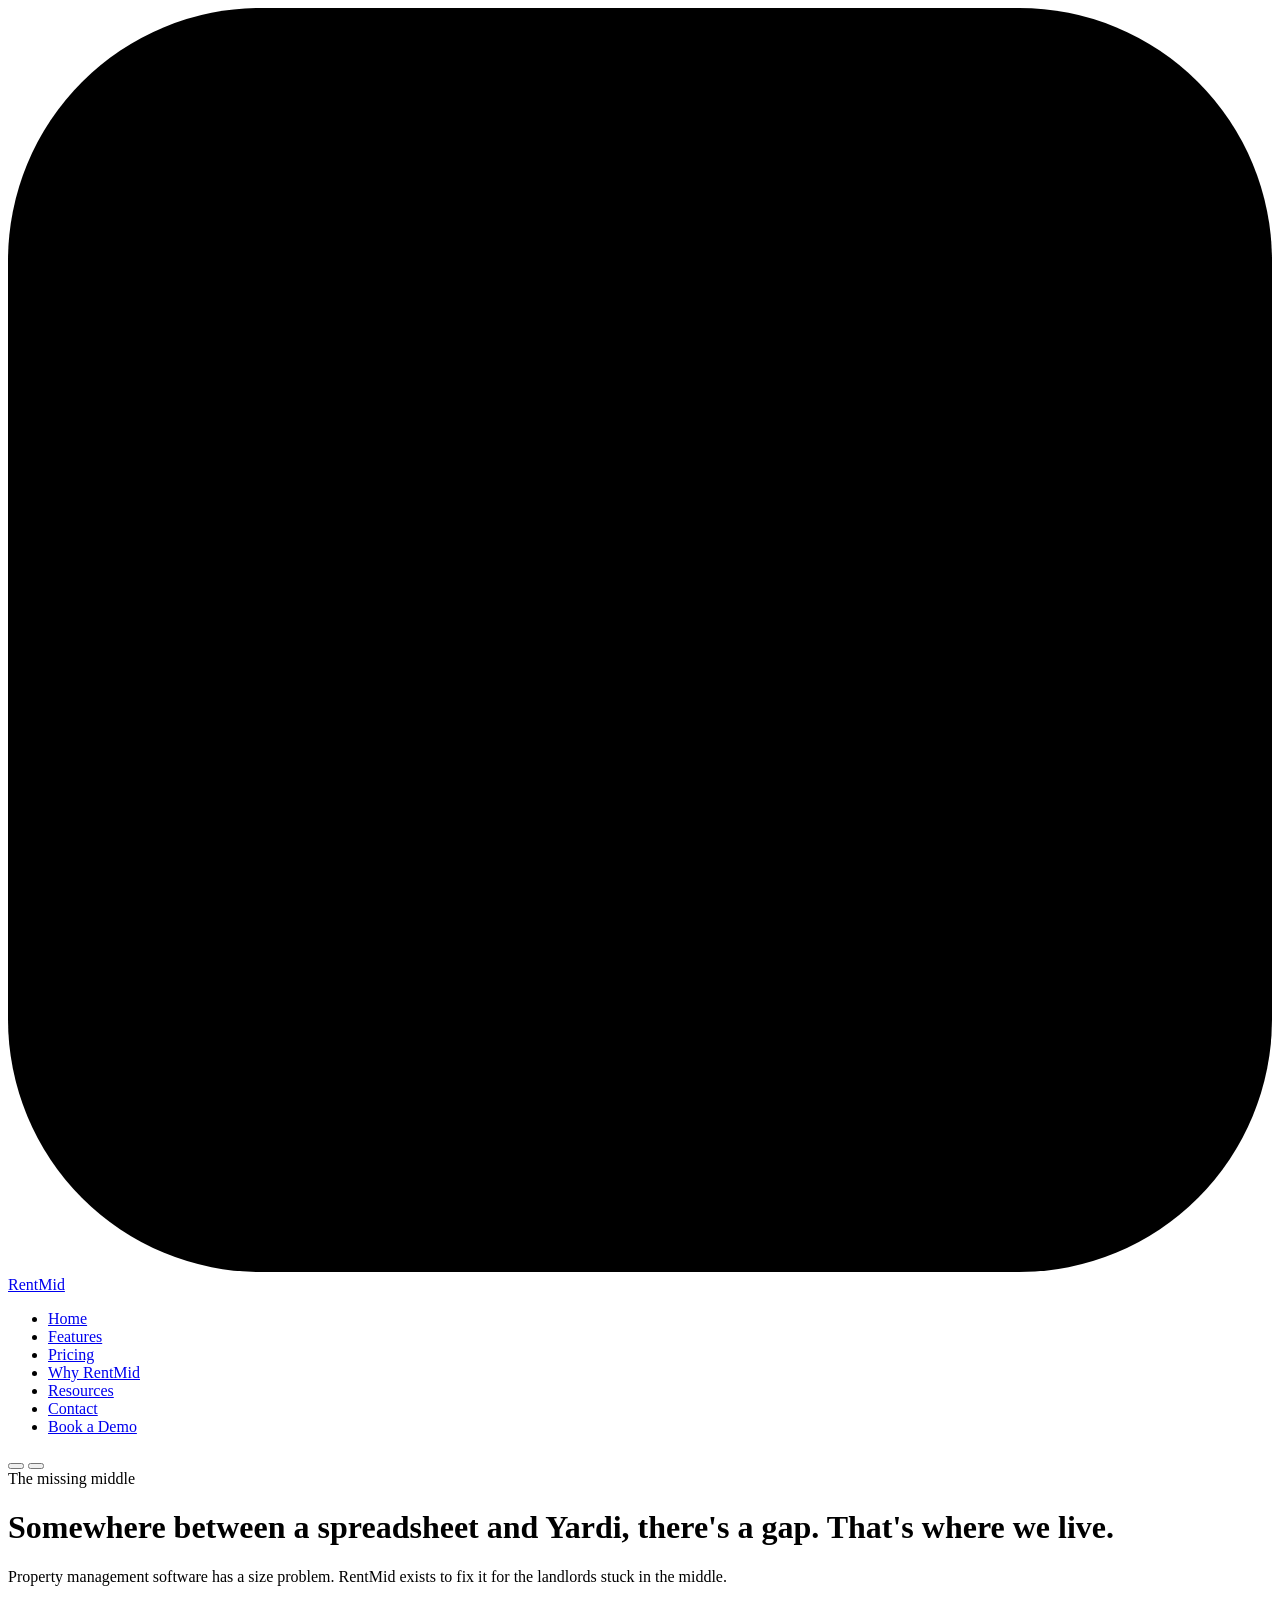
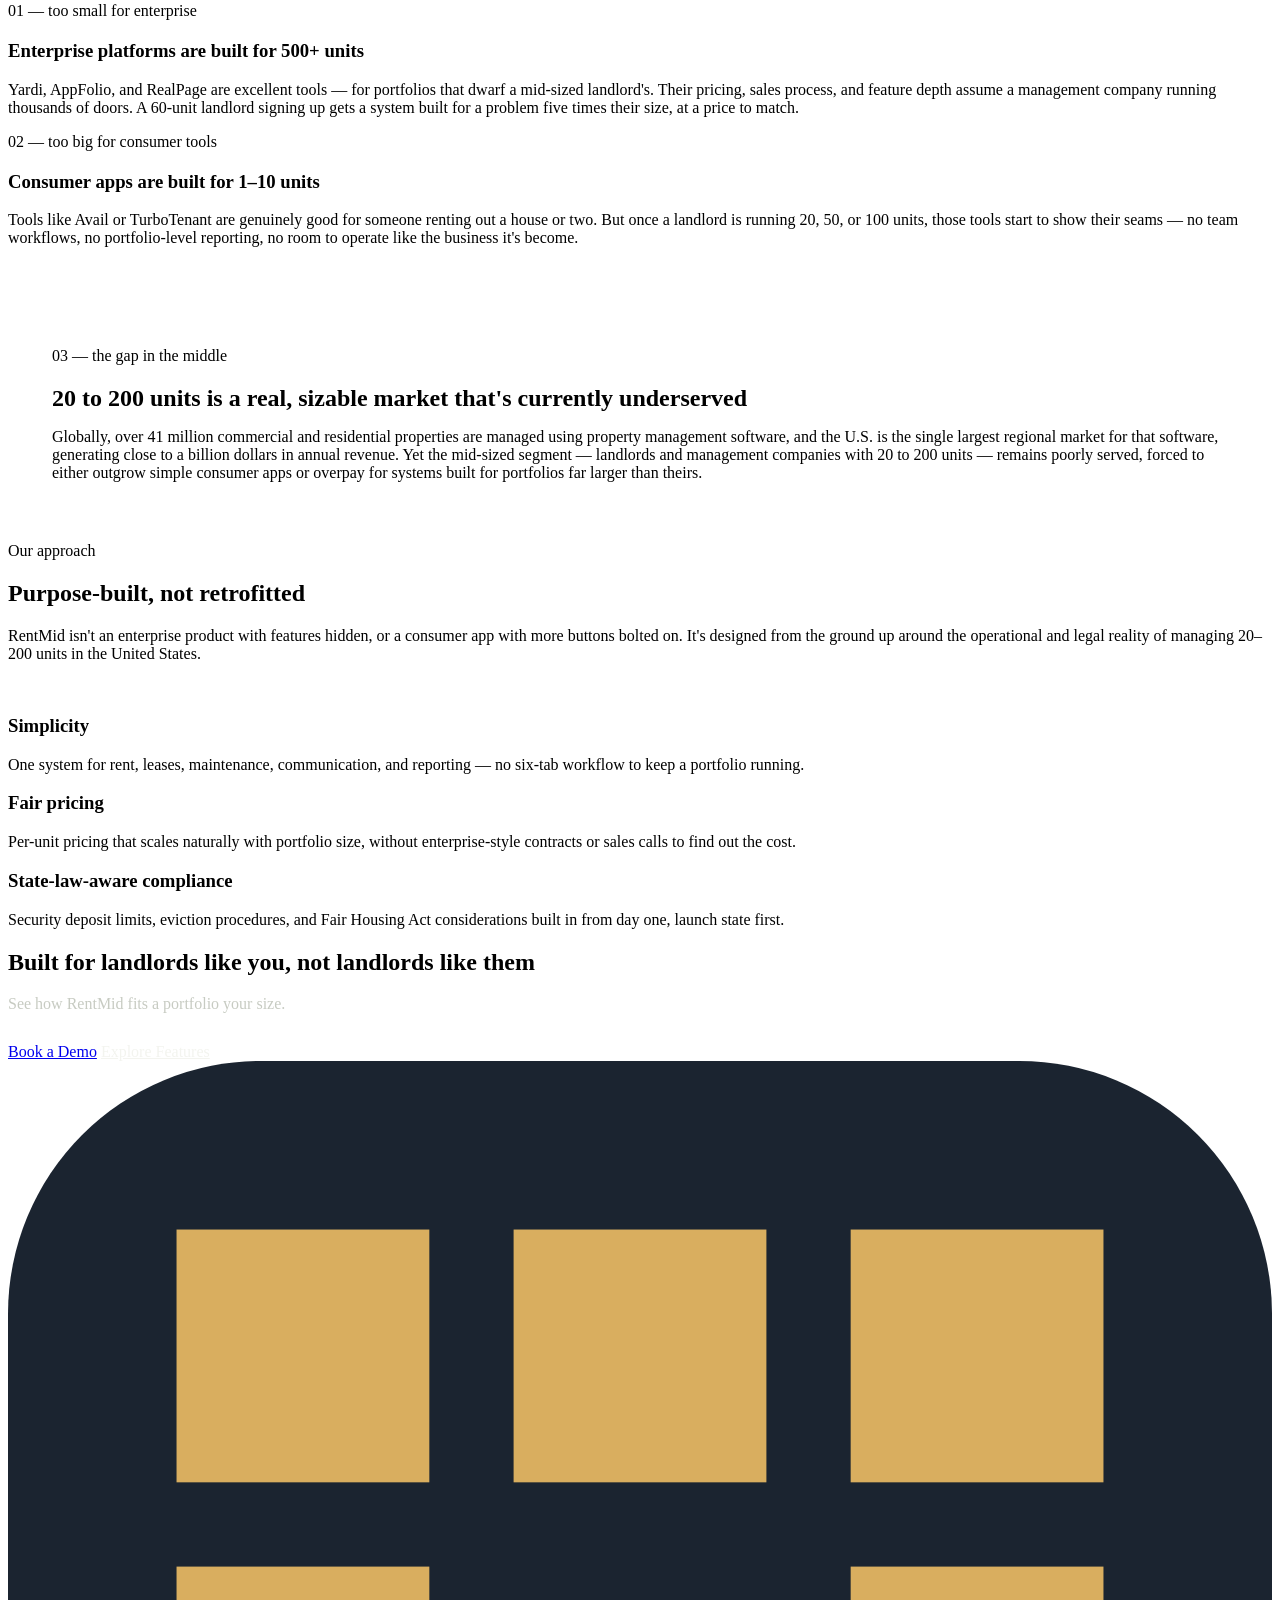
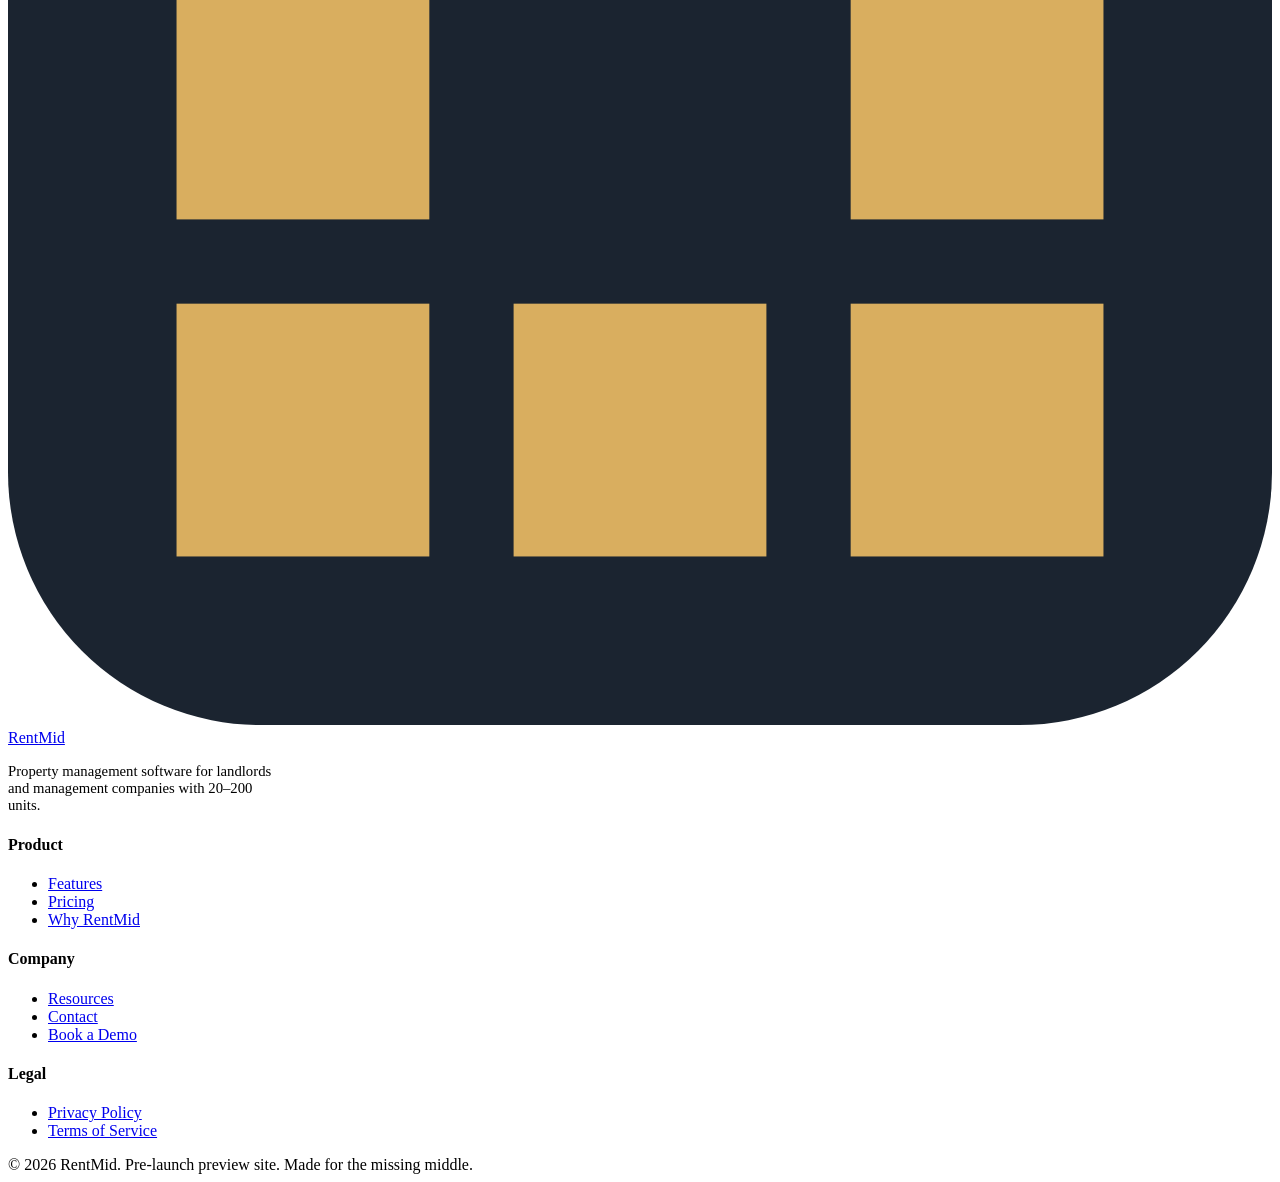
==== about.html @ a3d912b1 "gdf" ====
<!DOCTYPE html>
<html lang="en">
<head>
<meta charset="UTF-8">
<meta name="viewport" content="width=device-width, initial-scale=1.0">
<title>Why RentMid — The Missing Middle in Property Management</title>
<meta name="description" content="Why mid-sized landlords with 20–200 units are underserved by both consumer apps and enterprise property management platforms — and how RentMid is built to close that gap.">
<link rel="preconnect" href="https://fonts.googleapis.com">
<link rel="preconnect" href="https://fonts.gstatic.com" crossorigin>
<link href="https://fonts.googleapis.com/css2?family=Big+Shoulders:wght@500;600;700;800&family=IBM+Plex+Sans:wght@400;500;600;700&family=IBM+Plex+Mono:wght@400;500;600&display=swap" rel="stylesheet">
<link rel="stylesheet" href="css/style.css">
</head>
<body>

<nav class="site-nav">
  <div class="nav-inner">
    <a href="index.html" class="logo">
      <svg class="logo-mark" viewBox="0 0 30 30" xmlns="http://www.w3.org/2000/svg">
        <rect class="void" width="30" height="30" rx="6"/>
        <rect x="4" y="4" width="6" height="6"/><rect x="12" y="4" width="6" height="6"/><rect x="20" y="4" width="6" height="6"/>
        <rect x="4" y="12" width="6" height="6"/><rect x="20" y="12" width="6" height="6"/>
        <rect x="4" y="20" width="6" height="6"/><rect x="12" y="20" width="6" height="6"/><rect x="20" y="20" width="6" height="6"/>
      </svg>
      RentMid
    </a>
    <ul class="nav-links">
      <li><a href="index.html">Home</a></li>
      <li><a href="features.html">Features</a></li>
      <li><a href="pricing.html">Pricing</a></li>
      <li><a href="about.html" class="active">Why RentMid</a></li>
      <li><a href="blog.html">Resources</a></li>
      <li><a href="contact.html">Contact</a></li>
      <li><a href="contact.html" class="btn btn-primary btn-sm">Book a Demo</a></li>
    </ul>
    <div class="nav-right">
      <button class="theme-toggle" aria-label="Toggle dark mode"></button>
      <button class="mobile-toggle" aria-label="Open menu" aria-expanded="false"><span></span><span></span><span></span></button>
    </div>
  </div>
</nav>

<header class="page-hero">
  <div class="dot-field" data-parallax="0.08"></div>
  <div class="container reveal in">
    <span class="eyebrow">The missing middle</span>
    <h1>Somewhere between a spreadsheet and Yardi, there's a gap. That's where we live.</h1>
    <p class="lede">Property management software has a size problem. RentMid exists to fix it for the landlords stuck in the middle.</p>
  </div>
</header>

<section class="section-tight">
  <div class="container">
    <div class="grid grid-2" style="gap: 60px; align-items:start;">

      <div class="reveal">
        <span class="eyebrow">01 &mdash; too small for enterprise</span>
        <div class="unit-grid" data-unit-grid data-cols="14" data-total="200" data-lit="0" data-ghost="80" style="margin-bottom:20px;" aria-hidden="true"></div>
        <h3>Enterprise platforms are built for 500+ units</h3>
        <p>Yardi, AppFolio, and RealPage are excellent tools &mdash; for portfolios that dwarf a mid-sized landlord's. Their pricing, sales process, and feature depth assume a management company running thousands of doors. A 60-unit landlord signing up gets a system built for a problem five times their size, at a price to match.</p>
      </div>

      <div class="reveal" style="--i:1">
        <span class="eyebrow">02 &mdash; too big for consumer tools</span>
        <div class="unit-grid" data-unit-grid data-cols="14" data-total="10" data-lit="10" style="margin-bottom:20px; max-width:140px;" aria-hidden="true"></div>
        <h3>Consumer apps are built for 1&ndash;10 units</h3>
        <p>Tools like Avail or TurboTenant are genuinely good for someone renting out a house or two. But once a landlord is running 20, 50, or 100 units, those tools start to show their seams &mdash; no team workflows, no portfolio-level reporting, no room to operate like the business it's become.</p>
      </div>

    </div>

    <div class="card reveal-scale" style="margin-top:56px; padding:44px;">
      <div class="grid grid-2" style="gap:40px; align-items:center;">
        <div>
          <span class="eyebrow">03 &mdash; the gap in the middle</span>
          <h2 style="margin-bottom:.3em;">20 to 200 units is a real, sizable market that's currently underserved</h2>
          <p>Globally, over 41 million commercial and residential properties are managed using property management software, and the U.S. is the single largest regional market for that software, generating close to a billion dollars in annual revenue. Yet the mid-sized segment &mdash; landlords and management companies with 20 to 200 units &mdash; remains poorly served, forced to either outgrow simple consumer apps or overpay for systems built for portfolios far larger than theirs.</p>
        </div>
        <div class="unit-grid-wrap">
          <div class="unit-grid" data-unit-grid data-cols="14" data-total="200" data-lit="130" data-ghost="60" aria-hidden="true"></div>
        </div>
      </div>
    </div>
  </div>
</section>

<section class="section section-alt">
  <div class="container">
    <div class="center reveal">
      <span class="eyebrow">Our approach</span>
      <h2>Purpose-built, not retrofitted</h2>
      <p class="lede center">RentMid isn't an enterprise product with features hidden, or a consumer app with more buttons bolted on. It's designed from the ground up around the operational and legal reality of managing 20&ndash;200 units in the United States.</p>
    </div>
    <div class="grid grid-3 stagger" style="margin-top:52px;">
      <div class="card reveal-scale" style="--i:0">
        <h3>Simplicity</h3>
        <p>One system for rent, leases, maintenance, communication, and reporting &mdash; no six-tab workflow to keep a portfolio running.</p>
      </div>
      <div class="card reveal-scale" style="--i:1">
        <h3>Fair pricing</h3>
        <p>Per-unit pricing that scales naturally with portfolio size, without enterprise-style contracts or sales calls to find out the cost.</p>
      </div>
      <div class="card reveal-scale" style="--i:2">
        <h3>State-law-aware compliance</h3>
        <p>Security deposit limits, eviction procedures, and Fair Housing Act considerations built in from day one, launch state first.</p>
      </div>
    </div>
  </div>
</section>

<section class="section">
  <div class="container cta-band" style="margin:0; border-radius:20px;">
    <h2>Built for landlords like you, not landlords like them</h2>
    <p class="lede center" style="margin:0 auto 30px; color:#C7CBC2;">See how RentMid fits a portfolio your size.</p>
    <div class="btn-row" style="justify-content:center;">
      <a href="contact.html" class="btn btn-primary">Book a Demo</a>
      <a href="features.html" class="btn btn-ghost" style="border-color:rgba(255,255,255,.3); color:#F3F4EF;">Explore Features</a>
    </div>
  </div>
</section>

<footer class="site-footer">
  <div class="container">
    <div class="footer-top">
      <div>
        <a href="index.html" class="logo">
          <svg class="logo-mark" viewBox="0 0 30 30" xmlns="http://www.w3.org/2000/svg">
            <rect class="void" width="30" height="30" rx="6" fill="#1B2430"/>
            <rect x="4" y="4" width="6" height="6" fill="#D9AE5F"/><rect x="12" y="4" width="6" height="6" fill="#D9AE5F"/><rect x="20" y="4" width="6" height="6" fill="#D9AE5F"/>
            <rect x="4" y="12" width="6" height="6" fill="#D9AE5F"/><rect x="20" y="12" width="6" height="6" fill="#D9AE5F"/>
            <rect x="4" y="20" width="6" height="6" fill="#D9AE5F"/><rect x="12" y="20" width="6" height="6" fill="#D9AE5F"/><rect x="20" y="20" width="6" height="6" fill="#D9AE5F"/>
          </svg>
          RentMid
        </a>
        <p style="margin-top:16px; max-width:280px; font-size:.92rem;">Property management software for landlords and management companies with 20&ndash;200 units.</p>
      </div>
      <div class="footer-col">
        <h4>Product</h4>
        <ul><li><a href="features.html">Features</a></li><li><a href="pricing.html">Pricing</a></li><li><a href="about.html">Why RentMid</a></li></ul>
      </div>
      <div class="footer-col">
        <h4>Company</h4>
        <ul><li><a href="blog.html">Resources</a></li><li><a href="contact.html">Contact</a></li><li><a href="contact.html">Book a Demo</a></li></ul>
      </div>
      <div class="footer-col">
        <h4>Legal</h4>
        <ul><li><a href="privacy.html">Privacy Policy</a></li><li><a href="terms.html">Terms of Service</a></li></ul>
      </div>
    </div>
    <div class="footer-bottom">
      <span>&copy; 2026 RentMid. Pre-launch preview site.</span>
      <span>Made for the missing middle.</span>
    </div>
  </div>
</footer>

<script src="js/main.js"></script>
</body>
</html>
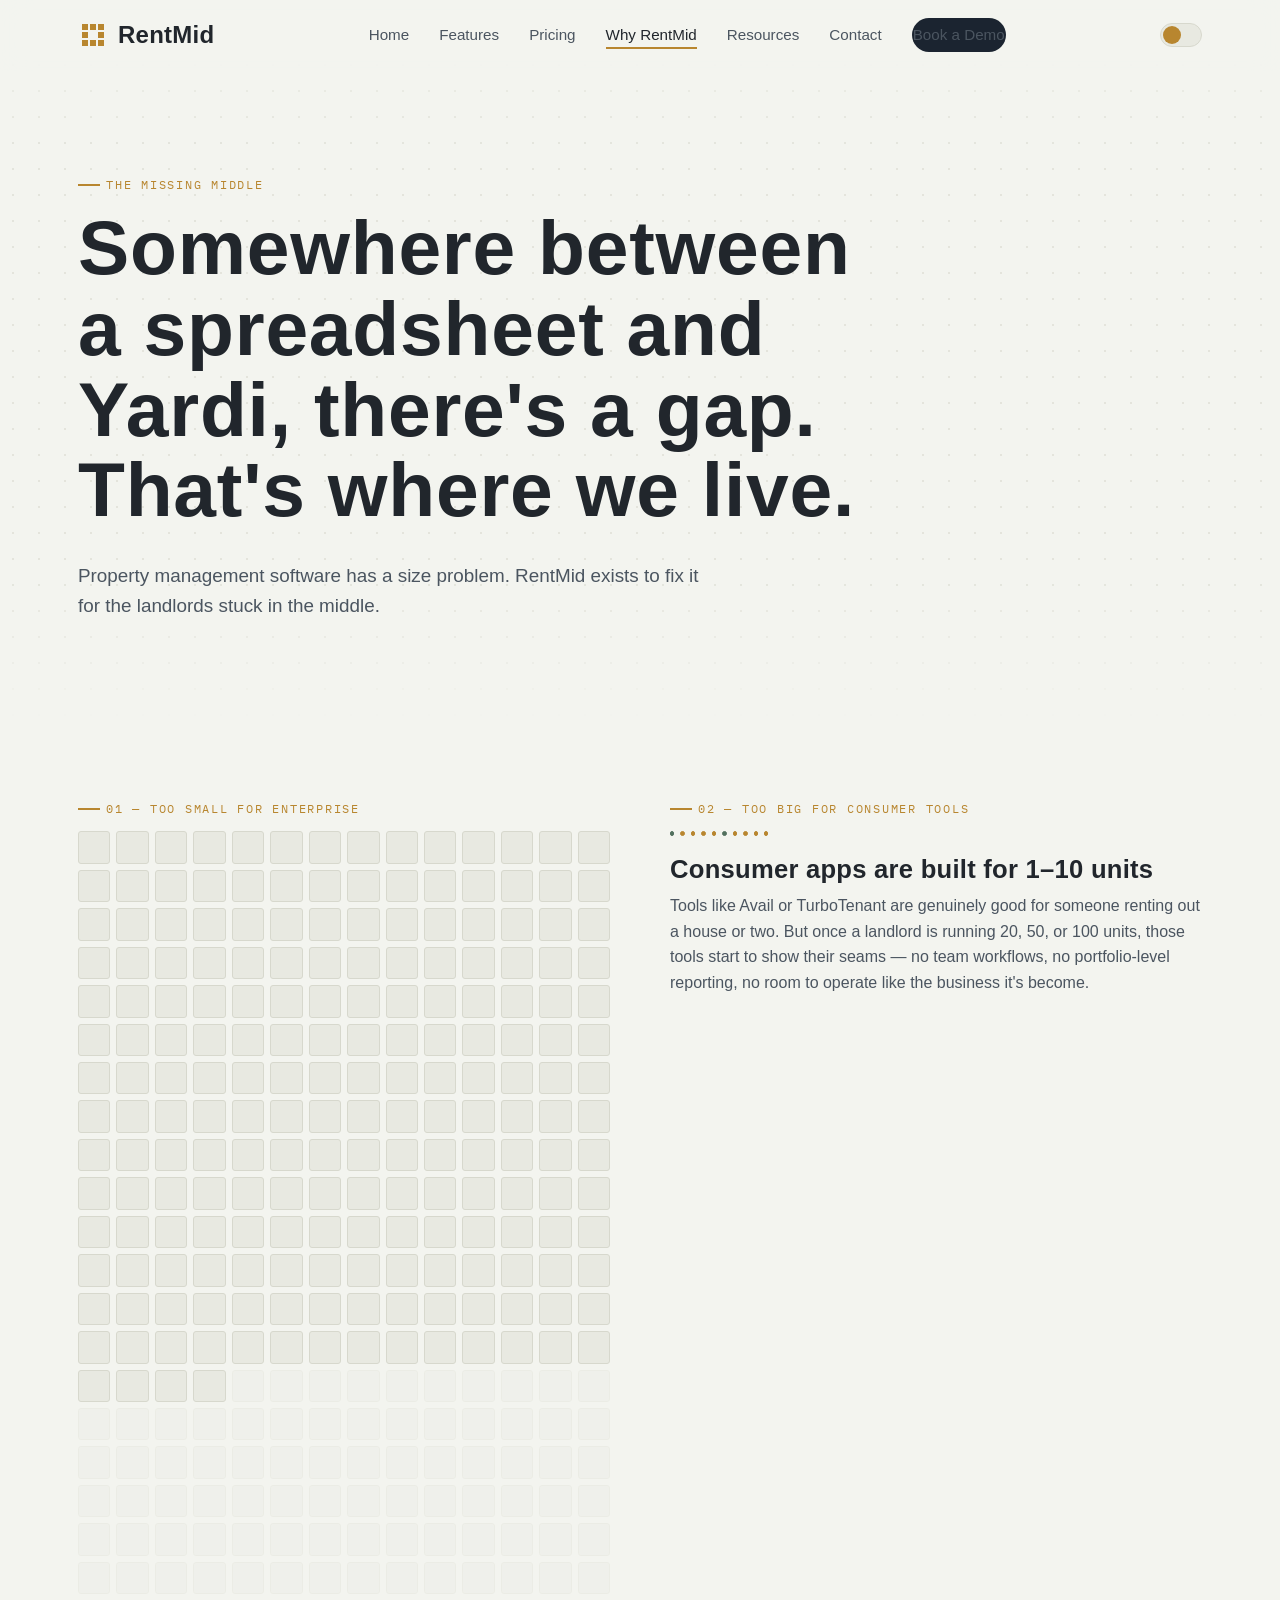
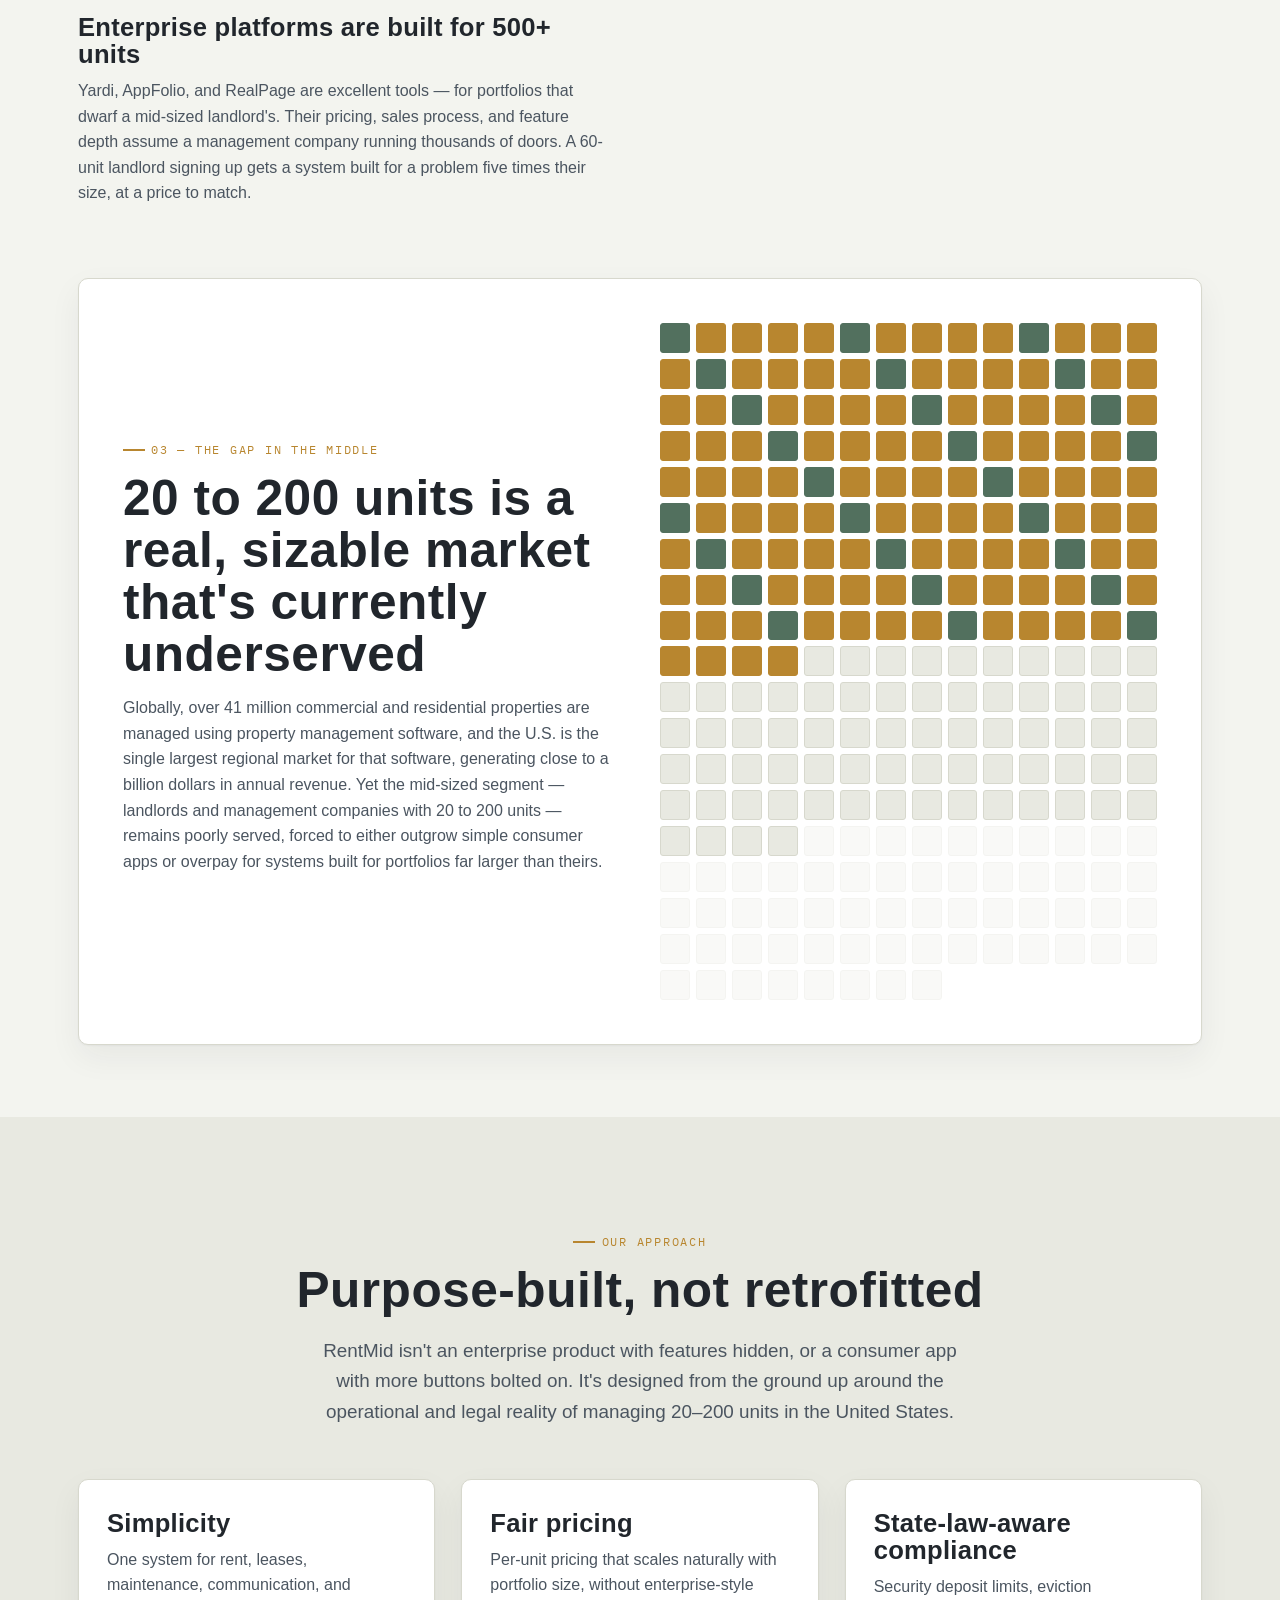
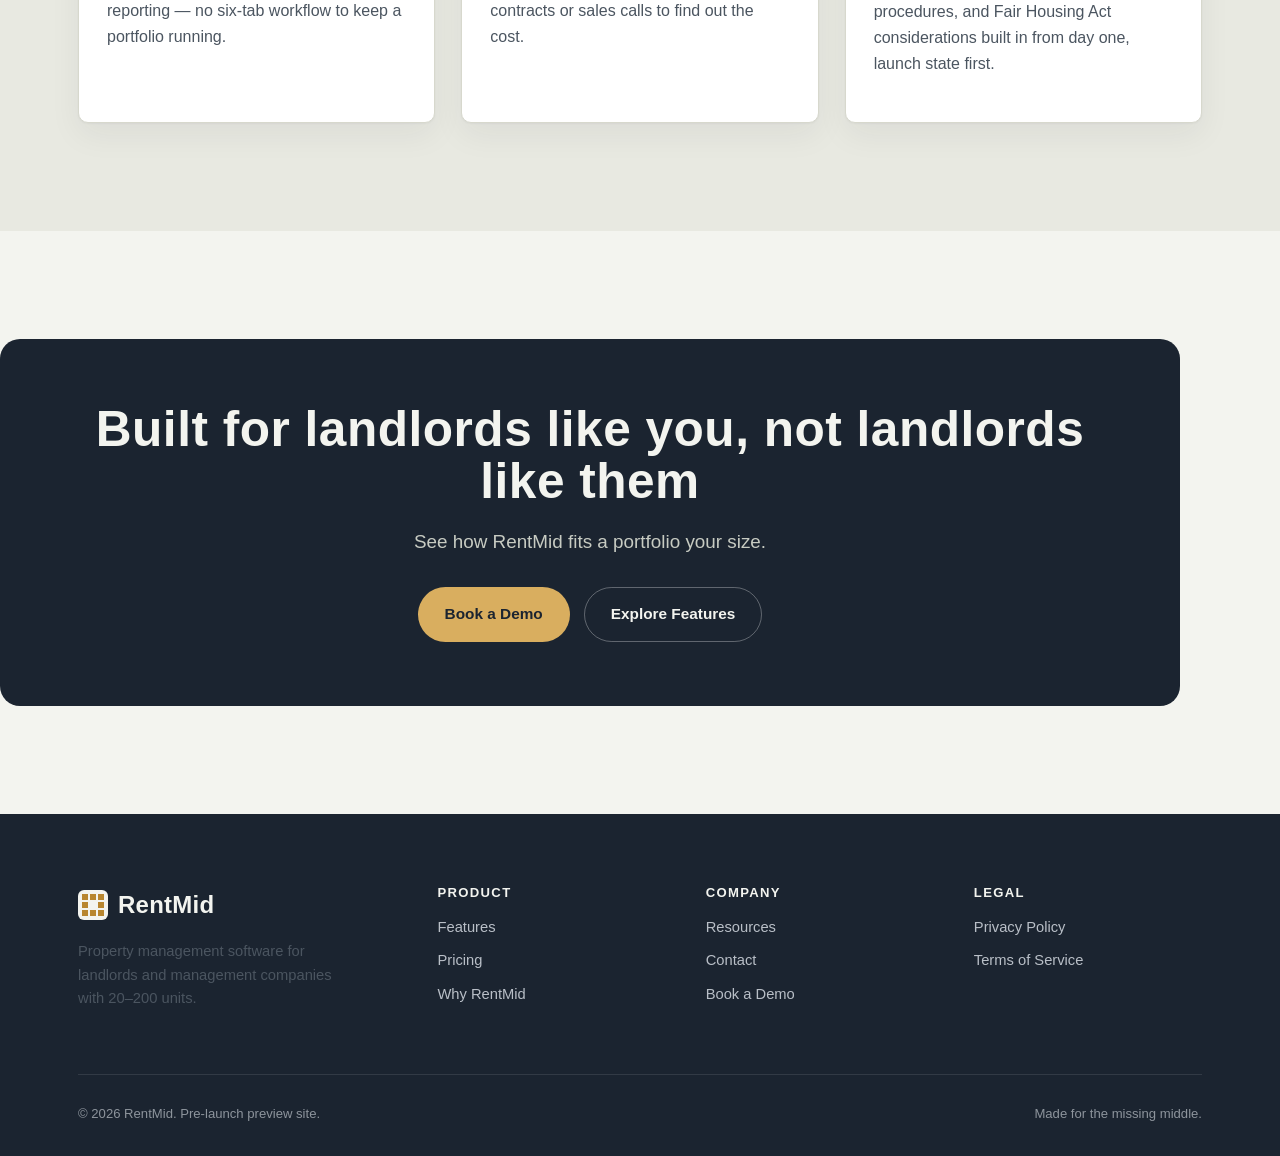
==== commit 921fb373: "2" ====
--- a/about.html
+++ b/about.html
@@ -8,7 +8,7 @@
 <link rel="preconnect" href="https://fonts.googleapis.com">
 <link rel="preconnect" href="https://fonts.gstatic.com" crossorigin>
 <link href="https://fonts.googleapis.com/css2?family=Big+Shoulders:wght@500;600;700;800&family=IBM+Plex+Sans:wght@400;500;600;700&family=IBM+Plex+Mono:wght@400;500;600&display=swap" rel="stylesheet">
-<link rel="stylesheet" href="css/style.css">
+<link rel="stylesheet" href="style.css">
 </head>
 <body>
 
@@ -153,6 +153,6 @@
   </div>
 </footer>
 
-<script src="js/main.js"></script>
+<script src="main.js"></script>
 </body>
 </html>
--- a/style.css
+++ b/style.css
@@ -0,0 +1,402 @@
+/* ============================================================
+   RentMid — Design Tokens
+   Palette: deep navy/charcoal base, cool paper background,
+   deep gold accent (primary), muted green (secondary).
+   Display: Big Shoulders (condensed, structural/architectural)
+   Body: IBM Plex Sans
+   Utility/data: IBM Plex Mono
+   ============================================================ */
+
+:root{
+  --navy: #1B2430;
+  --navy-2: #232E3D;
+  --navy-3: #2C394A;
+  --paper: #F3F4EF;
+  --paper-2: #E8E9E1;
+  --paper-3: #DEDFD5;
+  --ink: #21262C;
+  --ink-soft: #4B5560;
+  --gold: #B8862F;
+  --gold-soft: #D9AE5F;
+  --green: #52705E;
+  --green-soft: #7C9A87;
+  --line: #D7D8CD;
+  --line-dark: #333F4E;
+
+  --bg: var(--paper);
+  --bg-alt: var(--paper-2);
+  --surface: #ffffff;
+  --text: var(--ink);
+  --text-soft: var(--ink-soft);
+  --border: var(--line);
+  --accent: var(--gold);
+  --accent-soft: var(--gold-soft);
+  --accent-2: var(--green);
+  --nav-bg: rgba(243,244,239,0.86);
+  --shadow: 0 1px 2px rgba(27,36,48,0.04), 0 12px 32px rgba(27,36,48,0.06);
+
+  --display: "Big Shoulders", "Arial Narrow", sans-serif;
+  --body: "IBM Plex Sans", -apple-system, BlinkMacSystemFont, sans-serif;
+  --mono: "IBM Plex Mono", ui-monospace, Menlo, monospace;
+
+  --container: 1180px;
+  --radius: 10px;
+  --ease: cubic-bezier(.22,.61,.36,1);
+}
+
+[data-theme="dark"]{
+  --bg: var(--navy);
+  --bg-alt: var(--navy-2);
+  --surface: var(--navy-2);
+  --text: #ECEDE7;
+  --text-soft: #A9B2BC;
+  --border: var(--line-dark);
+  --accent: var(--gold-soft);
+  --accent-soft: var(--gold);
+  --accent-2: var(--green-soft);
+  --nav-bg: rgba(27,36,48,0.82);
+  --shadow: 0 1px 2px rgba(0,0,0,0.3), 0 20px 40px rgba(0,0,0,0.35);
+}
+
+*, *::before, *::after{ box-sizing: border-box; }
+html{ scroll-behavior: smooth; }
+@media (prefers-reduced-motion: reduce){
+  html{ scroll-behavior: auto; }
+  *, *::before, *::after{ animation-duration: 0.001ms !important; animation-iteration-count: 1 !important; transition-duration: 0.001ms !important; scroll-behavior: auto !important; }
+}
+
+body{
+  margin:0;
+  background: var(--bg);
+  color: var(--text);
+  font-family: var(--body);
+  font-size: 16px;
+  line-height: 1.6;
+  -webkit-font-smoothing: antialiased;
+  transition: background .35s var(--ease), color .35s var(--ease);
+  overflow-x: hidden;
+}
+
+img{ max-width:100%; display:block; }
+a{ color: inherit; text-decoration: none; }
+
+h1,h2,h3,h4{
+  font-family: var(--display);
+  font-weight: 600;
+  letter-spacing: 0.01em;
+  line-height: 1.05;
+  margin: 0 0 .4em;
+  text-transform: none;
+}
+h1{ font-size: clamp(2.6rem, 6vw, 5.2rem); font-weight: 700; }
+h2{ font-size: clamp(1.9rem, 4vw, 3.1rem); font-weight: 700; }
+h3{ font-size: clamp(1.25rem, 2.4vw, 1.6rem); font-weight: 600; }
+p{ margin: 0 0 1em; color: var(--text-soft); }
+.eyebrow{
+  font-family: var(--mono);
+  font-size: .78rem;
+  letter-spacing: .14em;
+  text-transform: uppercase;
+  color: var(--accent);
+  display:inline-flex;
+  align-items:center;
+  gap:.5em;
+  margin-bottom: 1em;
+}
+.eyebrow::before{
+  content:"";
+  width: 22px; height: 2px;
+  background: var(--accent);
+  display:inline-block;
+}
+
+.container{ max-width: var(--container); margin: 0 auto; padding: 0 28px; }
+.section{ padding: 108px 0; position:relative; }
+.section-tight{ padding: 72px 0; }
+.section-alt{ background: var(--bg-alt); }
+.center{ text-align:center; }
+.lede{ font-size: 1.18rem; max-width: 640px; }
+.lede.center{ margin-left:auto; margin-right:auto; }
+
+/* ---------------- Buttons ---------------- */
+.btn{
+  display:inline-flex;
+  align-items:center;
+  justify-content:center;
+  gap:.5em;
+  padding: 14px 26px;
+  border-radius: 999px;
+  font-weight: 600;
+  font-size: .96rem;
+  cursor:pointer;
+  border: 1px solid transparent;
+  transition: transform .25s var(--ease), box-shadow .25s var(--ease), background .25s var(--ease), color .25s var(--ease), border-color .25s var(--ease);
+  white-space: nowrap;
+}
+.btn-primary{ background: var(--navy); color: #F3F4EF; }
+[data-theme="dark"] .btn-primary{ background: var(--gold-soft); color: var(--navy); }
+.btn-primary:hover{ transform: translateY(-2px); box-shadow: 0 10px 24px rgba(27,36,48,.25); }
+.btn-ghost{ background: transparent; border-color: var(--border); color: var(--text); }
+.btn-ghost:hover{ border-color: var(--accent); color: var(--accent); transform: translateY(-2px); }
+.btn-sm{ padding: 10px 18px; font-size: .86rem; }
+.btn-row{ display:flex; gap:14px; flex-wrap:wrap; align-items:center; }
+
+/* ---------------- Nav ---------------- */
+.site-nav{
+  position: fixed; top:0; left:0; right:0; z-index: 500;
+  background: var(--nav-bg);
+  backdrop-filter: blur(14px) saturate(1.2);
+  -webkit-backdrop-filter: blur(14px) saturate(1.2);
+  border-bottom: 1px solid transparent;
+  transition: border-color .3s var(--ease), background .3s var(--ease);
+}
+.site-nav.scrolled{ border-bottom-color: var(--border); }
+.nav-inner{
+  max-width: var(--container); margin:0 auto; padding: 16px 28px;
+  display:flex; align-items:center; justify-content:space-between; gap: 24px;
+}
+.logo{ display:flex; align-items:center; gap:10px; font-family: var(--display); font-weight:700; font-size: 1.5rem; letter-spacing:.01em; }
+.logo-mark{ width: 30px; height: 30px; flex-shrink:0; }
+.logo-mark rect{ fill: var(--accent); }
+.logo-mark .void{ fill: var(--bg); }
+
+.nav-links{ display:flex; align-items:center; gap: 30px; list-style:none; margin:0; padding:0; }
+.nav-links a{ font-size: .95rem; font-weight:500; position:relative; padding: 4px 0; color: var(--text-soft); }
+.nav-links a:hover, .nav-links a.active{ color: var(--text); }
+.nav-links a.active::after{ content:""; position:absolute; left:0; right:0; bottom:-2px; height:2px; background: var(--accent); }
+.nav-right{ display:flex; align-items:center; gap: 14px; }
+.nav-toggle{ display:none; }
+
+.theme-toggle{
+  width: 42px; height: 24px; border-radius: 999px; border: 1px solid var(--border);
+  background: var(--bg-alt); position:relative; cursor:pointer; flex-shrink:0;
+}
+.theme-toggle::after{
+  content:""; position:absolute; top:2px; left:2px; width:18px; height:18px; border-radius:50%;
+  background: var(--accent); transition: transform .3s var(--ease);
+}
+[data-theme="dark"] .theme-toggle::after{ transform: translateX(18px); }
+
+.mobile-toggle{ display:none; background:none; border:none; cursor:pointer; padding:4px; }
+.mobile-toggle span{ display:block; width:22px; height:2px; background: var(--text); margin:5px 0; transition: transform .3s var(--ease), opacity .3s var(--ease); }
+
+@media (max-width: 880px){
+  .nav-links{
+    position:fixed; top: 64px; left:0; right:0; bottom:0; background: var(--bg);
+    flex-direction:column; align-items:flex-start; padding: 32px 28px; gap: 22px;
+    transform: translateX(100%); transition: transform .35s var(--ease); overflow-y:auto;
+  }
+  .nav-links.open{ transform: translateX(0); }
+  .mobile-toggle{ display:block; }
+  .nav-links a{ font-size: 1.2rem; }
+}
+
+/* ---------------- Geometric texture helpers ---------------- */
+.dot-field{
+  position:absolute; inset:0; pointer-events:none;
+  background-image: radial-gradient(var(--border) 1.4px, transparent 1.4px);
+  background-size: 26px 26px;
+  opacity:.55;
+  mask-image: linear-gradient(to bottom, transparent, black 20%, black 80%, transparent);
+}
+.diag-lines{
+  position:absolute; inset:0; pointer-events:none;
+  background-image: repeating-linear-gradient(115deg, transparent 0 38px, var(--border) 38px 39px);
+  opacity:.4;
+}
+
+/* ---------------- Unit grid signature ---------------- */
+.unit-grid-wrap{ position:relative; }
+.unit-grid{ display:grid; gap: 6px; }
+.unit-cell{
+  aspect-ratio:1; border-radius:3px; background: var(--bg-alt); border:1px solid var(--border);
+  transition: background .5s var(--ease), border-color .5s var(--ease);
+}
+.unit-cell.lit{ background: var(--accent); border-color: var(--accent); }
+.unit-cell.lit-2{ background: var(--accent-2); border-color: var(--accent-2); }
+.unit-cell.ghost{ opacity:.28; }
+
+/* ---------------- Parallax hero ---------------- */
+.hero{
+  position:relative; padding: 172px 0 120px; overflow:hidden;
+  min-height: 92vh; display:flex; align-items:center;
+}
+.hero-bg{ position:absolute; inset:0; z-index:0; }
+.hero-layer{ position:absolute; inset:0; will-change: transform; }
+.hero-grid-layer{ right: -6%; top: 8%; width: 54%; max-width: 620px; left:auto; bottom:auto; }
+.hero-inner{ position:relative; z-index:2; display:grid; grid-template-columns: 1.05fr .95fr; gap: 40px; align-items:center; }
+.hero-copy h1{ margin-bottom:.5em; }
+.hero-copy .lede{ font-size: 1.25rem; max-width: 560px; }
+.hero-stats{ display:flex; gap: 36px; margin-top: 44px; flex-wrap:wrap; }
+.hero-stat b{ display:block; font-family:var(--mono); font-size:1.6rem; color:var(--accent); }
+.hero-stat span{ font-size:.85rem; color:var(--text-soft); }
+
+@media (max-width: 900px){
+  .hero-inner{ grid-template-columns: 1fr; }
+  .hero-grid-layer{ position:relative; width: min(80vw, 340px); margin: 40px auto 0; right:auto; top:auto; }
+  .hero{ padding-top: 128px; }
+}
+
+/* ---------------- Reveal-on-scroll ---------------- */
+.reveal{ opacity:0; transform: translateY(28px); transition: opacity .8s var(--ease), transform .8s var(--ease); }
+.reveal.in{ opacity:1; transform: translateY(0); }
+.reveal-scale{ opacity:0; transform: scale(.94); transition: opacity .7s var(--ease), transform .7s var(--ease); }
+.reveal-scale.in{ opacity:1; transform: scale(1); }
+.stagger > *{ transition-delay: calc(var(--i,0) * 90ms); }
+
+/* ---------------- Cards ---------------- */
+.grid{ display:grid; gap: 26px; }
+.grid-3{ grid-template-columns: repeat(3, 1fr); }
+.grid-2{ grid-template-columns: repeat(2, 1fr); }
+.grid-4{ grid-template-columns: repeat(4, 1fr); }
+@media (max-width: 980px){ .grid-3, .grid-4{ grid-template-columns: repeat(2,1fr); } }
+@media (max-width: 640px){ .grid-3, .grid-4, .grid-2{ grid-template-columns: 1fr; } }
+
+.card{
+  background: var(--surface); border:1px solid var(--border); border-radius: var(--radius);
+  padding: 30px 28px; box-shadow: var(--shadow);
+  transition: transform .4s var(--ease), box-shadow .4s var(--ease), border-color .4s var(--ease);
+  transform-style: preserve-3d;
+}
+.card:hover{ transform: translateY(-6px) rotateX(2deg); border-color: var(--accent); }
+.feature-icon{ width:44px; height:44px; margin-bottom:18px; color: var(--accent); }
+.feature-icon svg{ width:100%; height:100%; }
+
+/* ---------------- Tilt 3d wrapper ---------------- */
+.tilt{ perspective: 1200px; }
+.tilt-inner{ transition: transform .3s var(--ease); transform-style: preserve-3d; }
+
+/* ---------------- Testimonials ---------------- */
+.placeholder-tag{
+  display:inline-block; font-family: var(--mono); font-size:.68rem; letter-spacing:.08em;
+  text-transform:uppercase; background: var(--bg-alt); color: var(--text-soft);
+  padding: 3px 9px; border-radius:5px; border:1px solid var(--border); margin-bottom:14px;
+}
+.quote-mark{ font-family: var(--display); font-size: 3rem; color: var(--accent); line-height:.4; display:block; margin-bottom: 12px; }
+.testi-person{ display:flex; align-items:center; gap:12px; margin-top:20px; }
+.testi-avatar{ width:38px; height:38px; border-radius:50%; background: var(--bg-alt); border:1px solid var(--border); flex-shrink:0; }
+.testi-name{ font-weight:600; font-size:.92rem; }
+.testi-role{ font-size:.82rem; color: var(--text-soft); }
+
+/* ---------------- Pricing ---------------- */
+.price-card{ display:flex; flex-direction:column; }
+.price-card.featured{ border-color: var(--accent); box-shadow: 0 0 0 2px var(--accent) inset, var(--shadow); position:relative; }
+.price-card.featured::before{
+  content:"Most popular"; position:absolute; top:-13px; left:28px; background: var(--accent);
+  color: var(--navy); font-family:var(--mono); font-size:.7rem; letter-spacing:.08em; text-transform:uppercase;
+  padding: 4px 10px; border-radius:6px;
+}
+.price-amount{ font-family: var(--mono); font-size: 2.4rem; font-weight:600; margin: 14px 0 2px; }
+.price-amount span{ font-size:1rem; color: var(--text-soft); font-weight:400; }
+.price-min{ font-size:.85rem; color: var(--text-soft); margin-bottom:20px; }
+.price-list{ list-style:none; margin: 18px 0 26px; padding:0; display:flex; flex-direction:column; gap:10px; }
+.price-list li{ display:flex; gap:10px; align-items:flex-start; font-size:.94rem; color: var(--text-soft); }
+.price-list li::before{ content:"—"; color: var(--accent); flex-shrink:0; }
+
+/* ---------------- Calculator ---------------- */
+.calc-box{
+  background: var(--surface); border:1px solid var(--border); border-radius: var(--radius);
+  padding: 40px; box-shadow: var(--shadow); display:grid; grid-template-columns: 1fr 1fr; gap: 40px; align-items:center;
+}
+@media (max-width: 780px){ .calc-box{ grid-template-columns:1fr; } }
+.calc-slider-label{ display:flex; justify-content:space-between; font-family:var(--mono); font-size:.85rem; margin-bottom:10px; }
+input[type="range"]{
+  width:100%; -webkit-appearance:none; height:6px; border-radius:999px; background: var(--bg-alt); outline:none;
+}
+input[type="range"]::-webkit-slider-thumb{
+  -webkit-appearance:none; width:22px; height:22px; border-radius:50%; background: var(--accent);
+  cursor:pointer; border: 3px solid var(--surface); box-shadow: 0 0 0 1px var(--border);
+}
+input[type="range"]::-moz-range-thumb{ width:22px; height:22px; border-radius:50%; background: var(--accent); cursor:pointer; border: 3px solid var(--surface); }
+.calc-result{ text-align:center; }
+.calc-result .tier-name{ font-family:var(--mono); font-size:.8rem; letter-spacing:.1em; text-transform:uppercase; color: var(--accent); }
+.calc-monthly{ font-family: var(--mono); font-size: 3.2rem; font-weight:700; margin: 6px 0; }
+.calc-monthly span{ font-size:1rem; color: var(--text-soft); font-weight:400; }
+.calc-note{ font-size:.82rem; color: var(--text-soft); }
+
+/* ---------------- Horizontal scroll section ---------------- */
+.hscroll-section{ position:relative; }
+.hscroll-sticky{ position: sticky; top: 0; height: 100vh; display:flex; align-items:center; overflow:hidden; }
+.hscroll-track{ display:flex; gap: 26px; will-change: transform; padding: 0 6vw; }
+.hscroll-card{
+  min-width: min(78vw, 460px); background: var(--surface); border:1px solid var(--border); border-radius: var(--radius);
+  padding: 40px; box-shadow: var(--shadow); flex-shrink:0;
+}
+.hscroll-num{ font-family: var(--mono); font-size:.85rem; color: var(--accent); margin-bottom: 14px; display:block; }
+.hscroll-progress{ position:absolute; bottom: 34px; left:0; right:0; display:flex; justify-content:center; gap:8px; z-index:3; }
+.hscroll-progress i{ width:26px; height:3px; background: var(--border); border-radius:2px; transition: background .3s; }
+.hscroll-progress i.active{ background: var(--accent); }
+@media (max-width: 780px){ .hscroll-sticky{ height:auto; } .hscroll-track{ overflow-x:auto; scroll-snap-type:x mandatory; padding-bottom:20px;} .hscroll-card{ scroll-snap-align:center;} .hscroll-progress{ display:none; } }
+
+/* ---------------- Footer ---------------- */
+.site-footer{ background: var(--navy); color:#D9DBD2; padding: 72px 0 32px; position:relative; overflow:hidden; }
+.site-footer a{ color:#B9BFC7; }
+.site-footer a:hover{ color: var(--gold-soft); }
+.footer-top{ display:grid; grid-template-columns: 1.4fr repeat(3, 1fr); gap: 40px; padding-bottom: 48px; border-bottom:1px solid rgba(255,255,255,.1); }
+.footer-top .logo{ color:#F3F4EF; }
+.footer-col h4{ color:#F3F4EF; font-family: var(--body); font-size:.82rem; letter-spacing:.1em; text-transform:uppercase; font-weight:600; margin-bottom:16px; }
+.footer-col ul{ list-style:none; margin:0; padding:0; display:flex; flex-direction:column; gap:10px; font-size:.92rem; }
+.footer-bottom{ display:flex; justify-content:space-between; align-items:center; padding-top: 28px; font-size:.82rem; color:#8D949C; flex-wrap:wrap; gap:12px; }
+@media (max-width: 880px){ .footer-top{ grid-template-columns: 1fr 1fr; } }
+@media (max-width: 560px){ .footer-top{ grid-template-columns: 1fr; } }
+
+/* ---------------- Page hero (inner pages) ---------------- */
+.page-hero{ padding: 168px 0 80px; position:relative; overflow:hidden; }
+.page-hero h1{ max-width: 780px; }
+.page-hero .lede{ max-width: 640px; }
+
+/* ---------------- Utility ---------------- */
+.mt-0{ margin-top:0; } .mb-0{ margin-bottom:0; }
+.tag-row{ display:flex; gap:10px; flex-wrap:wrap; margin-bottom:20px; }
+.tag{ font-family:var(--mono); font-size:.72rem; letter-spacing:.06em; text-transform:uppercase; padding:5px 11px; border:1px solid var(--border); border-radius:999px; color:var(--text-soft); }
+hr.rule{ border:none; border-top:1px solid var(--border); margin: 40px 0; }
+
+/* Mockup placeholder */
+.mockup-frame{
+  border:1px solid var(--border); border-radius: 14px; background: var(--surface);
+  box-shadow: var(--shadow); overflow:hidden; position:relative;
+}
+.mockup-bar{ display:flex; gap:6px; padding: 14px 18px; border-bottom:1px solid var(--border); }
+.mockup-bar span{ width:10px; height:10px; border-radius:50%; background: var(--border); }
+.mockup-body{ padding: 46px 30px; text-align:center; color: var(--text-soft); }
+.mockup-body svg{ width:100%; max-width:520px; height:auto; margin: 0 auto 18px; }
+
+/* Contact form */
+.form-field{ margin-bottom: 20px; }
+.form-field label{ display:block; font-size:.85rem; font-weight:600; margin-bottom:8px; }
+.form-field input, .form-field select, .form-field textarea{
+  width:100%; padding: 13px 15px; border-radius:8px; border:1px solid var(--border);
+  background: var(--surface); color: var(--text); font-family: var(--body); font-size: .96rem;
+  transition: border-color .25s var(--ease), box-shadow .25s var(--ease);
+}
+.form-field input:focus, .form-field select:focus, .form-field textarea:focus{
+  outline:none; border-color: var(--accent); box-shadow: 0 0 0 3px rgba(184,134,47,.18);
+}
+.form-field textarea{ resize:vertical; min-height:120px; }
+.form-hint{ font-size:.8rem; color: var(--text-soft); margin-top:6px; }
+:focus-visible{ outline: 2px solid var(--accent); outline-offset: 2px; }
+
+/* FAQ accordion */
+.faq-item{ border-bottom:1px solid var(--border); padding: 22px 0; }
+.faq-q{ display:flex; justify-content:space-between; align-items:center; cursor:pointer; font-weight:600; gap: 20px; }
+.faq-q .plus{ font-family: var(--mono); font-size:1.3rem; color: var(--accent); transition: transform .3s var(--ease); flex-shrink:0; }
+.faq-item.open .plus{ transform: rotate(45deg); }
+.faq-a{ max-height:0; overflow:hidden; transition: max-height .4s var(--ease); }
+.faq-a p{ padding-top: 14px; margin-bottom:0; }
+
+/* Blog cards */
+.blog-card{ display:flex; flex-direction:column; height:100%; }
+.blog-thumb{ aspect-ratio: 16/9; border-radius:8px; background: var(--bg-alt); border:1px solid var(--border); margin-bottom:18px; position:relative; overflow:hidden; }
+.blog-meta{ font-family:var(--mono); font-size:.75rem; color: var(--text-soft); text-transform:uppercase; letter-spacing:.06em; margin-bottom:8px; }
+
+/* CTA band */
+.cta-band{ position:relative; background: var(--navy); color:#F3F4EF; border-radius: 20px; padding: 64px 48px; overflow:hidden; text-align:center; }
+.cta-band h2{ color:#F3F4EF; }
+.cta-band p{ color:#C7CBC2; }
+.cta-band .btn-primary{ background: var(--gold-soft); color: var(--navy); }
+
+/* Legal pages */
+.legal-body h2{ font-size:1.5rem; margin-top:2em; }
+.legal-body h3{ font-size:1.15rem; }
+.legal-body p, .legal-body li{ color: var(--text-soft); }
+.legal-notice{ background: var(--bg-alt); border:1px solid var(--border); border-radius:10px; padding:20px 24px; margin-bottom: 40px; }
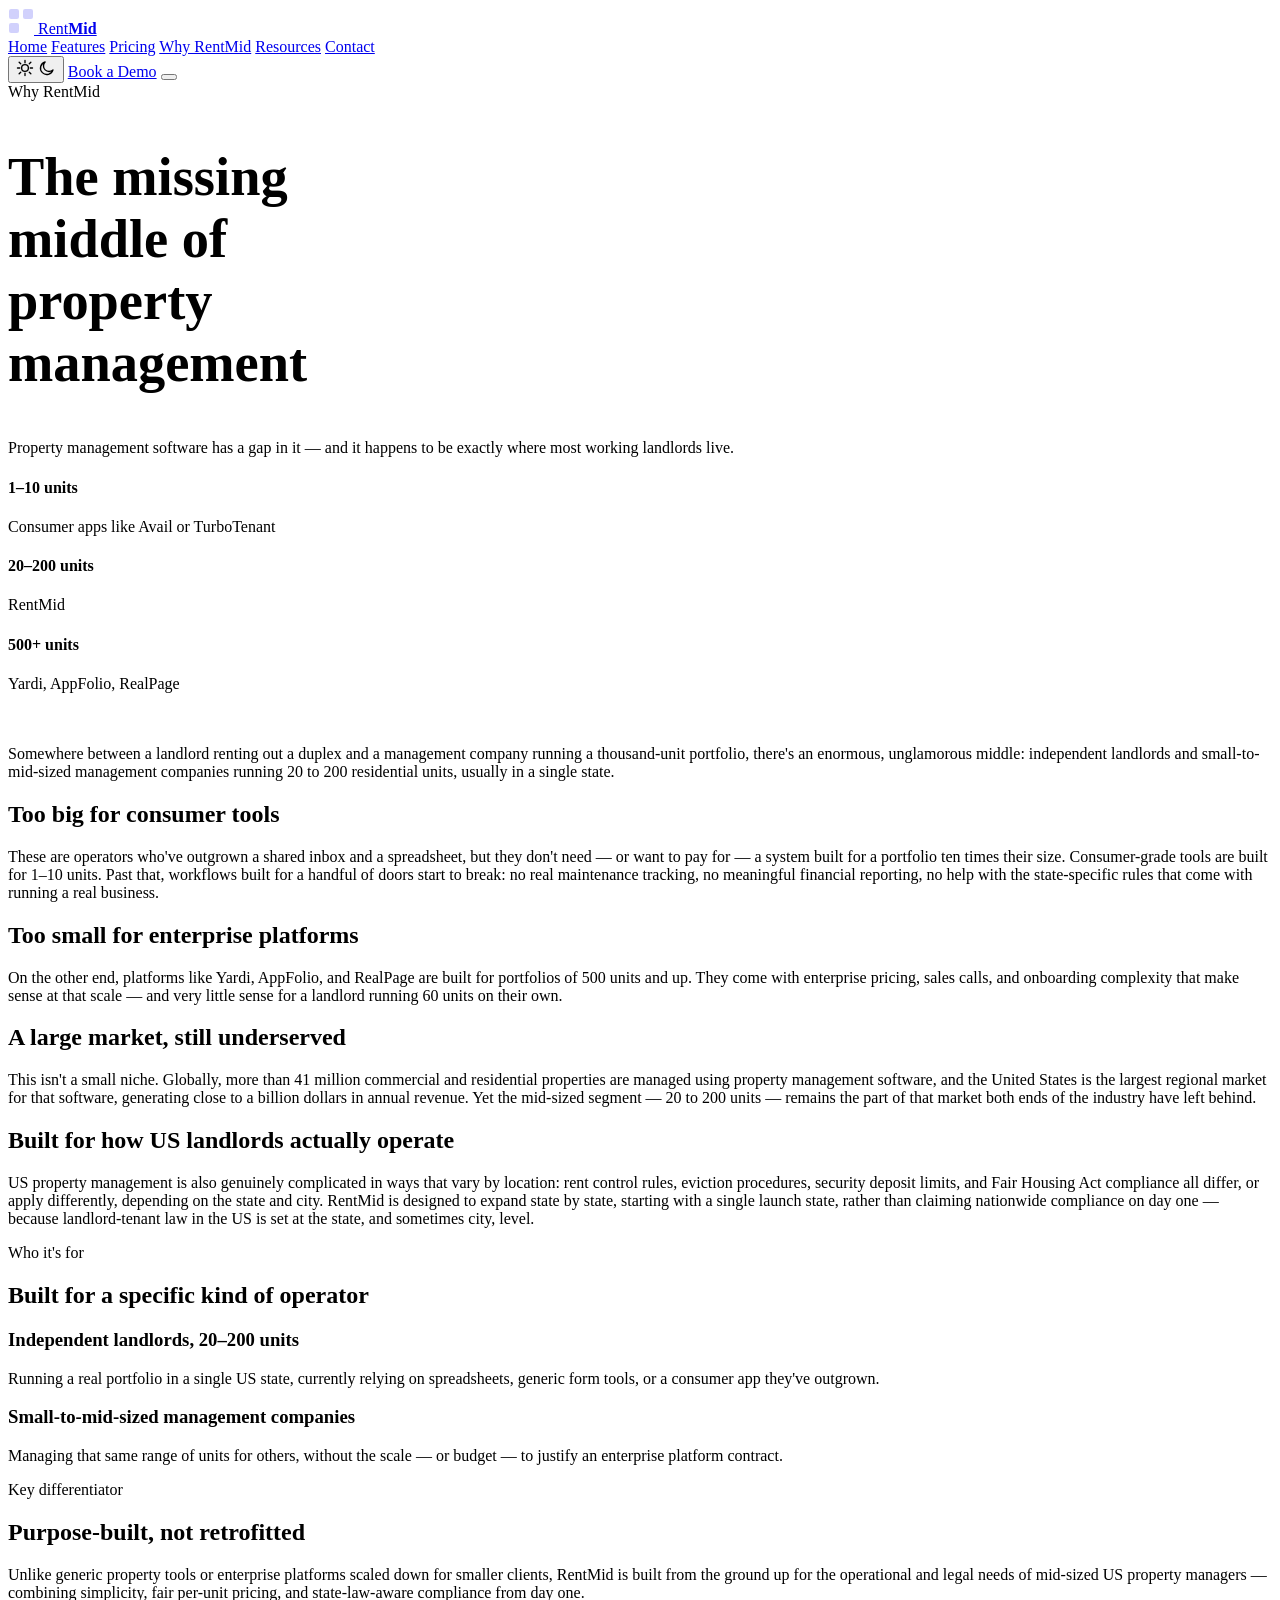
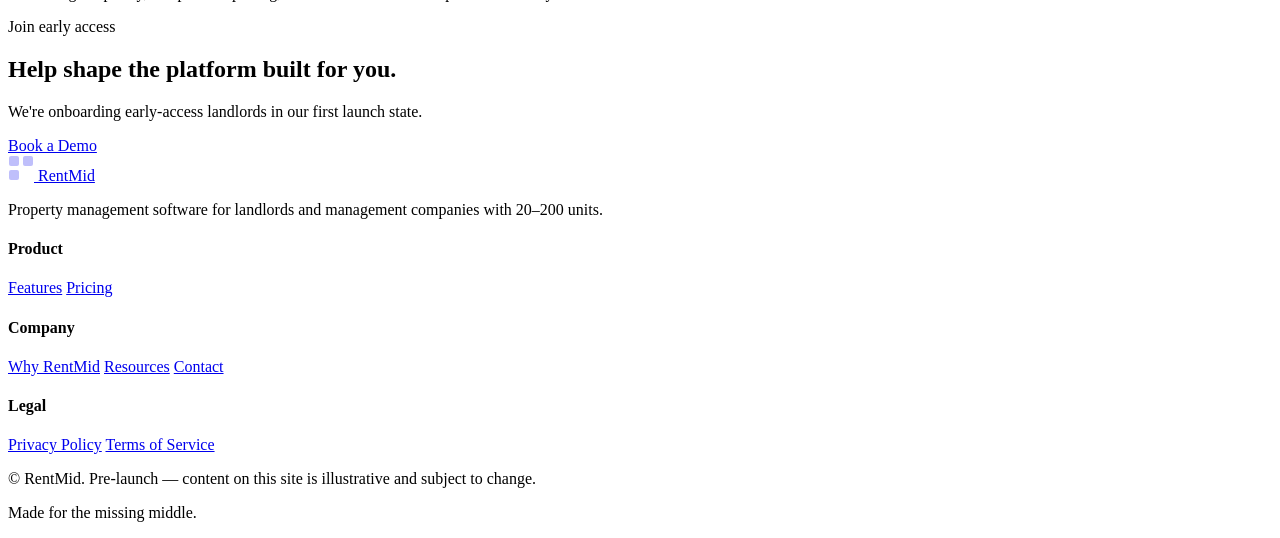
==== commit 5a8c303a: "sdada" ====
--- a/about.html
+++ b/about.html
@@ -3,153 +3,180 @@
 <head>
 <meta charset="UTF-8">
 <meta name="viewport" content="width=device-width, initial-scale=1.0">
-<title>Why RentMid — The Missing Middle in Property Management</title>
-<meta name="description" content="Why mid-sized landlords with 20–200 units are underserved by both consumer apps and enterprise property management platforms — and how RentMid is built to close that gap.">
+<title>Why RentMid — The Missing Middle of Property Management</title>
+<meta name="description" content="Why RentMid exists: mid-sized landlords with 20–200 units are underserved by both consumer apps and enterprise property management platforms.">
+<link rel="canonical" href="about.html">
 <link rel="preconnect" href="https://fonts.googleapis.com">
 <link rel="preconnect" href="https://fonts.gstatic.com" crossorigin>
-<link href="https://fonts.googleapis.com/css2?family=Big+Shoulders:wght@500;600;700;800&family=IBM+Plex+Sans:wght@400;500;600;700&family=IBM+Plex+Mono:wght@400;500;600&display=swap" rel="stylesheet">
-<link rel="stylesheet" href="style.css">
+<link href="https://fonts.googleapis.com/css2?family=Space+Grotesk:wght@500;600;700&family=IBM+Plex+Sans:wght@400;500;600;700&family=IBM+Plex+Mono:wght@400;500;600&display=swap" rel="stylesheet">
+<link rel="stylesheet" href="styles.css">
 </head>
 <body>
 
-<nav class="site-nav">
-  <div class="nav-inner">
-    <a href="index.html" class="logo">
-      <svg class="logo-mark" viewBox="0 0 30 30" xmlns="http://www.w3.org/2000/svg">
-        <rect class="void" width="30" height="30" rx="6"/>
-        <rect x="4" y="4" width="6" height="6"/><rect x="12" y="4" width="6" height="6"/><rect x="20" y="4" width="6" height="6"/>
-        <rect x="4" y="12" width="6" height="6"/><rect x="20" y="12" width="6" height="6"/>
-        <rect x="4" y="20" width="6" height="6"/><rect x="12" y="20" width="6" height="6"/><rect x="20" y="20" width="6" height="6"/>
+<header class="site-header">
+  <div class="container header-inner">
+    <a href="index.html" class="logo" aria-label="RentMid home">
+      <svg class="logo-mark" width="26" height="26" viewBox="0 0 26 26" fill="none" xmlns="http://www.w3.org/2000/svg" aria-hidden="true">
+        <rect x="1" y="1" width="10" height="10" rx="2" fill="currentColor" opacity="0.18"/>
+        <rect x="15" y="1" width="10" height="10" rx="2" fill="currentColor" opacity="0.18"/>
+        <rect x="1" y="15" width="10" height="10" rx="2" fill="currentColor" opacity="0.18"/>
+        <rect x="15" y="15" width="10" height="10" rx="2" fill="var(--amber)"/>
       </svg>
-      RentMid
+      <span class="logo-text">Rent<strong>Mid</strong></span>
     </a>
-    <ul class="nav-links">
-      <li><a href="index.html">Home</a></li>
-      <li><a href="features.html">Features</a></li>
-      <li><a href="pricing.html">Pricing</a></li>
-      <li><a href="about.html" class="active">Why RentMid</a></li>
-      <li><a href="blog.html">Resources</a></li>
-      <li><a href="contact.html">Contact</a></li>
-      <li><a href="contact.html" class="btn btn-primary btn-sm">Book a Demo</a></li>
-    </ul>
-    <div class="nav-right">
-      <button class="theme-toggle" aria-label="Toggle dark mode"></button>
-      <button class="mobile-toggle" aria-label="Open menu" aria-expanded="false"><span></span><span></span><span></span></button>
+    <nav class="site-nav" id="siteNav">
+      <a href="index.html">Home</a>
+      <a href="features.html">Features</a>
+      <a href="pricing.html">Pricing</a>
+      <a href="about.html" class="active">Why RentMid</a>
+      <a href="blog.html">Resources</a>
+      <a href="contact.html">Contact</a>
+    </nav>
+    <div class="header-actions">
+      <button class="theme-toggle" id="themeToggle" aria-label="Toggle dark mode">
+        <svg class="icon-sun" width="18" height="18" viewBox="0 0 24 24" fill="none" stroke="currentColor" stroke-width="1.8" stroke-linecap="round"><circle cx="12" cy="12" r="4.5"/><path d="M12 2v3M12 19v3M4.2 4.2l2.1 2.1M17.7 17.7l2.1 2.1M2 12h3M19 12h3M4.2 19.8l2.1-2.1M17.7 6.3l2.1-2.1"/></svg>
+        <svg class="icon-moon" width="18" height="18" viewBox="0 0 24 24" fill="none" stroke="currentColor" stroke-width="1.8" stroke-linecap="round" stroke-linejoin="round"><path d="M20 14.5A8.5 8.5 0 1 1 9.5 4a7 7 0 0 0 10.5 10.5Z"/></svg>
+      </button>
+      <a href="contact.html" class="btn btn-primary btn-sm">Book a Demo</a>
+      <button class="nav-toggle" id="navToggle" aria-label="Toggle menu" aria-expanded="false">
+        <span></span><span></span><span></span>
+      </button>
     </div>
-  </div>
-</nav>
-
-<header class="page-hero">
-  <div class="dot-field" data-parallax="0.08"></div>
-  <div class="container reveal in">
-    <span class="eyebrow">The missing middle</span>
-    <h1>Somewhere between a spreadsheet and Yardi, there's a gap. That's where we live.</h1>
-    <p class="lede">Property management software has a size problem. RentMid exists to fix it for the landlords stuck in the middle.</p>
   </div>
 </header>
 
-<section class="section-tight">
-  <div class="container">
-    <div class="grid grid-2" style="gap: 60px; align-items:start;">
+<main>
 
-      <div class="reveal">
-        <span class="eyebrow">01 &mdash; too small for enterprise</span>
-        <div class="unit-grid" data-unit-grid data-cols="14" data-total="200" data-lit="0" data-ghost="80" style="margin-bottom:20px;" aria-hidden="true"></div>
-        <h3>Enterprise platforms are built for 500+ units</h3>
-        <p>Yardi, AppFolio, and RealPage are excellent tools &mdash; for portfolios that dwarf a mid-sized landlord's. Their pricing, sales process, and feature depth assume a management company running thousands of doors. A 60-unit landlord signing up gets a system built for a problem five times their size, at a price to match.</p>
+  <section class="section" style="padding-bottom:20px;">
+    <div class="container">
+      <div class="section-header reveal">
+        <span class="eyebrow">Why RentMid</span>
+        <h1 style="font-size:clamp(2.1rem,4.4vw,3.4rem); max-width:16ch;">The missing middle of property management</h1>
+        <p class="lede">Property management software has a gap in it — and it happens to be exactly where most working landlords live.</p>
       </div>
 
-      <div class="reveal" style="--i:1">
-        <span class="eyebrow">02 &mdash; too big for consumer tools</span>
-        <div class="unit-grid" data-unit-grid data-cols="14" data-total="10" data-lit="10" style="margin-bottom:20px; max-width:140px;" aria-hidden="true"></div>
-        <h3>Consumer apps are built for 1&ndash;10 units</h3>
-        <p>Tools like Avail or TurboTenant are genuinely good for someone renting out a house or two. But once a landlord is running 20, 50, or 100 units, those tools start to show their seams &mdash; no team workflows, no portfolio-level reporting, no room to operate like the business it's become.</p>
-      </div>
-
-    </div>
-
-    <div class="card reveal-scale" style="margin-top:56px; padding:44px;">
-      <div class="grid grid-2" style="gap:40px; align-items:center;">
-        <div>
-          <span class="eyebrow">03 &mdash; the gap in the middle</span>
-          <h2 style="margin-bottom:.3em;">20 to 200 units is a real, sizable market that's currently underserved</h2>
-          <p>Globally, over 41 million commercial and residential properties are managed using property management software, and the U.S. is the single largest regional market for that software, generating close to a billion dollars in annual revenue. Yet the mid-sized segment &mdash; landlords and management companies with 20 to 200 units &mdash; remains poorly served, forced to either outgrow simple consumer apps or overpay for systems built for portfolios far larger than theirs.</p>
+      <div class="scales reveal-stagger">
+        <div class="scale-block small">
+          <div class="scale-visual"></div>
+          <h4>1–10 units</h4>
+          <p>Consumer apps like Avail or TurboTenant</p>
         </div>
-        <div class="unit-grid-wrap">
-          <div class="unit-grid" data-unit-grid data-cols="14" data-total="200" data-lit="130" data-ghost="60" aria-hidden="true"></div>
+        <div class="scale-block mid">
+          <div class="scale-visual"></div>
+          <h4>20–200 units</h4>
+          <p>RentMid</p>
+        </div>
+        <div class="scale-block large">
+          <div class="scale-visual"></div>
+          <h4>500+ units</h4>
+          <p>Yardi, AppFolio, RealPage</p>
         </div>
       </div>
     </div>
+  </section>
+
+  <div class="unit-strip" aria-hidden="true">
+    <span></span><span></span><span></span><span></span><span></span><span></span><span></span><span></span><span></span><span></span><span></span><span></span><span></span><span></span><span></span><span></span><span></span><span></span><span></span><span></span><span></span><span></span><span></span><span></span><span></span><span></span><span></span><span></span><span></span><span></span><span></span><span></span><span></span><span></span><span></span><span></span><span></span><span></span><span></span><span></span>
   </div>
-</section>
 
-<section class="section section-alt">
-  <div class="container">
-    <div class="center reveal">
-      <span class="eyebrow">Our approach</span>
-      <h2>Purpose-built, not retrofitted</h2>
-      <p class="lede center">RentMid isn't an enterprise product with features hidden, or a consumer app with more buttons bolted on. It's designed from the ground up around the operational and legal reality of managing 20&ndash;200 units in the United States.</p>
-    </div>
-    <div class="grid grid-3 stagger" style="margin-top:52px;">
-      <div class="card reveal-scale" style="--i:0">
-        <h3>Simplicity</h3>
-        <p>One system for rent, leases, maintenance, communication, and reporting &mdash; no six-tab workflow to keep a portfolio running.</p>
-      </div>
-      <div class="card reveal-scale" style="--i:1">
-        <h3>Fair pricing</h3>
-        <p>Per-unit pricing that scales naturally with portfolio size, without enterprise-style contracts or sales calls to find out the cost.</p>
-      </div>
-      <div class="card reveal-scale" style="--i:2">
-        <h3>State-law-aware compliance</h3>
-        <p>Security deposit limits, eviction procedures, and Fair Housing Act considerations built in from day one, launch state first.</p>
+  <section class="section">
+    <div class="container">
+      <div class="prose reveal">
+        <p class="lede" style="max-width:none;">Somewhere between a landlord renting out a duplex and a management company running a thousand-unit portfolio, there's an enormous, unglamorous middle: independent landlords and small-to-mid-sized management companies running 20 to 200 residential units, usually in a single state.</p>
+
+        <h2>Too big for consumer tools</h2>
+        <p>These are operators who've outgrown a shared inbox and a spreadsheet, but they don't need — or want to pay for — a system built for a portfolio ten times their size. Consumer-grade tools are built for 1–10 units. Past that, workflows built for a handful of doors start to break: no real maintenance tracking, no meaningful financial reporting, no help with the state-specific rules that come with running a real business.</p>
+
+        <h2>Too small for enterprise platforms</h2>
+        <p>On the other end, platforms like Yardi, AppFolio, and RealPage are built for portfolios of 500 units and up. They come with enterprise pricing, sales calls, and onboarding complexity that make sense at that scale — and very little sense for a landlord running 60 units on their own.</p>
+
+        <h2>A large market, still underserved</h2>
+        <p>This isn't a small niche. Globally, more than 41 million commercial and residential properties are managed using property management software, and the United States is the largest regional market for that software, generating close to a billion dollars in annual revenue. Yet the mid-sized segment — 20 to 200 units — remains the part of that market both ends of the industry have left behind.</p>
+
+        <h2>Built for how US landlords actually operate</h2>
+        <p>US property management is also genuinely complicated in ways that vary by location: rent control rules, eviction procedures, security deposit limits, and Fair Housing Act compliance all differ, or apply differently, depending on the state and city. RentMid is designed to expand state by state, starting with a single launch state, rather than claiming nationwide compliance on day one — because landlord-tenant law in the US is set at the state, and sometimes city, level.</p>
       </div>
     </div>
-  </div>
-</section>
+  </section>
 
-<section class="section">
-  <div class="container cta-band" style="margin:0; border-radius:20px;">
-    <h2>Built for landlords like you, not landlords like them</h2>
-    <p class="lede center" style="margin:0 auto 30px; color:#C7CBC2;">See how RentMid fits a portfolio your size.</p>
-    <div class="btn-row" style="justify-content:center;">
-      <a href="contact.html" class="btn btn-primary">Book a Demo</a>
-      <a href="features.html" class="btn btn-ghost" style="border-color:rgba(255,255,255,.3); color:#F3F4EF;">Explore Features</a>
+  <section class="section section-alt">
+    <div class="container">
+      <div class="section-header reveal">
+        <span class="eyebrow">Who it's for</span>
+        <h2>Built for a specific kind of operator</h2>
+      </div>
+      <div class="feature-grid reveal-stagger" style="grid-template-columns:repeat(2,1fr);">
+        <div class="feature-card">
+          <h3>Independent landlords, 20–200 units</h3>
+          <p>Running a real portfolio in a single US state, currently relying on spreadsheets, generic form tools, or a consumer app they've outgrown.</p>
+        </div>
+        <div class="feature-card">
+          <h3>Small-to-mid-sized management companies</h3>
+          <p>Managing that same range of units for others, without the scale — or budget — to justify an enterprise platform contract.</p>
+        </div>
+      </div>
     </div>
-  </div>
-</section>
+  </section>
+
+  <section class="section">
+    <div class="container">
+      <div class="section-header reveal">
+        <span class="eyebrow">Key differentiator</span>
+        <h2>Purpose-built, not retrofitted</h2>
+        <p class="lede">Unlike generic property tools or enterprise platforms scaled down for smaller clients, RentMid is built from the ground up for the operational and legal needs of mid-sized US property managers — combining simplicity, fair per-unit pricing, and state-law-aware compliance from day one.</p>
+      </div>
+    </div>
+  </section>
+
+  <section class="section section-alt">
+    <div class="container">
+      <div class="cta-banner section-ink reveal">
+        <span class="eyebrow" style="color:var(--amber); justify-content:center;">Join early access</span>
+        <h2>Help shape the platform built for you.</h2>
+        <p>We're onboarding early-access landlords in our first launch state.</p>
+        <div class="btn-row">
+          <a href="contact.html" class="btn btn-primary">Book a Demo</a>
+        </div>
+      </div>
+    </div>
+  </section>
+
+</main>
 
 <footer class="site-footer">
-  <div class="container">
-    <div class="footer-top">
-      <div>
-        <a href="index.html" class="logo">
-          <svg class="logo-mark" viewBox="0 0 30 30" xmlns="http://www.w3.org/2000/svg">
-            <rect class="void" width="30" height="30" rx="6" fill="#1B2430"/>
-            <rect x="4" y="4" width="6" height="6" fill="#D9AE5F"/><rect x="12" y="4" width="6" height="6" fill="#D9AE5F"/><rect x="20" y="4" width="6" height="6" fill="#D9AE5F"/>
-            <rect x="4" y="12" width="6" height="6" fill="#D9AE5F"/><rect x="20" y="12" width="6" height="6" fill="#D9AE5F"/>
-            <rect x="4" y="20" width="6" height="6" fill="#D9AE5F"/><rect x="12" y="20" width="6" height="6" fill="#D9AE5F"/><rect x="20" y="20" width="6" height="6" fill="#D9AE5F"/>
-          </svg>
-          RentMid
-        </a>
-        <p style="margin-top:16px; max-width:280px; font-size:.92rem;">Property management software for landlords and management companies with 20&ndash;200 units.</p>
-      </div>
-      <div class="footer-col">
-        <h4>Product</h4>
-        <ul><li><a href="features.html">Features</a></li><li><a href="pricing.html">Pricing</a></li><li><a href="about.html">Why RentMid</a></li></ul>
-      </div>
-      <div class="footer-col">
-        <h4>Company</h4>
-        <ul><li><a href="blog.html">Resources</a></li><li><a href="contact.html">Contact</a></li><li><a href="contact.html">Book a Demo</a></li></ul>
-      </div>
-      <div class="footer-col">
-        <h4>Legal</h4>
-        <ul><li><a href="privacy.html">Privacy Policy</a></li><li><a href="terms.html">Terms of Service</a></li></ul>
-      </div>
+  <div class="container footer-grid">
+    <div class="footer-brand">
+      <a href="index.html" class="logo">
+        <svg class="logo-mark" width="26" height="26" viewBox="0 0 26 26" fill="none" xmlns="http://www.w3.org/2000/svg" aria-hidden="true">
+          <rect x="1" y="1" width="10" height="10" rx="2" fill="currentColor" opacity="0.25"/>
+          <rect x="15" y="1" width="10" height="10" rx="2" fill="currentColor" opacity="0.25"/>
+          <rect x="1" y="15" width="10" height="10" rx="2" fill="currentColor" opacity="0.25"/>
+          <rect x="15" y="15" width="10" height="10" rx="2" fill="var(--amber)"/>
+        </svg>
+        <span class="logo-text">RentMid</span>
+      </a>
+      <p>Property management software for landlords and management companies with 20–200 units.</p>
     </div>
-    <div class="footer-bottom">
-      <span>&copy; 2026 RentMid. Pre-launch preview site.</span>
-      <span>Made for the missing middle.</span>
-    </div>
+    <nav class="footer-col">
+      <h4>Product</h4>
+      <a href="features.html">Features</a>
+      <a href="pricing.html">Pricing</a>
+    </nav>
+    <nav class="footer-col">
+      <h4>Company</h4>
+      <a href="about.html">Why RentMid</a>
+      <a href="blog.html">Resources</a>
+      <a href="contact.html">Contact</a>
+    </nav>
+    <nav class="footer-col">
+      <h4>Legal</h4>
+      <a href="privacy.html">Privacy Policy</a>
+      <a href="terms.html">Terms of Service</a>
+    </nav>
+  </div>
+  <div class="container footer-bottom">
+    <p>© <span data-year></span> RentMid. Pre-launch — content on this site is illustrative and subject to change.</p>
+    <p>Made for the missing middle.</p>
   </div>
 </footer>
 
